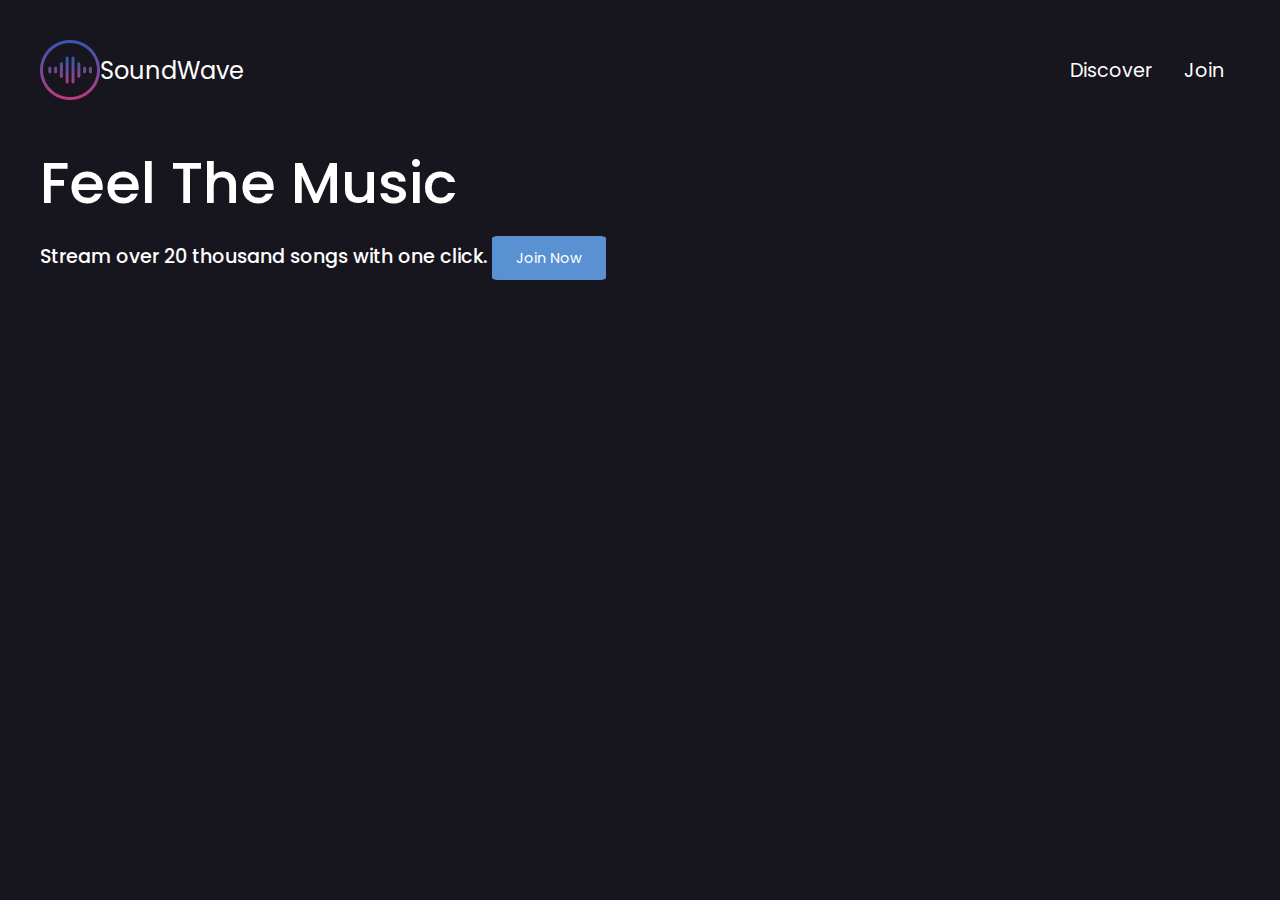
==== discover.html @ 483aa934 "Home page made" ====
<!DOCTYPE html>
<html lang="en">
<head>
    <meta charset="UTF-8">
    <meta http-equiv="X-UA-Compatible" content="IE=edge">
    <meta name="viewport" content="width=device-width, initial-scale=1.0">
    <title>SoundWave</title>
    <link href="styles.css" rel="stylesheet">
    <link href = "discover.css" rel = "stylesheet">
</head>
<body class = "container full-height-grow">
   <header class = "main-header"><a href="/" class = "brand-logo"><img src = "images/logo.png">
    <div class = "brand-logo-name">SoundWave</div>
    </a>
    <nav class = "main-nav">
        <ul>
            <li><a href="discover.html">Discover</a></li>
            <li><a href="join.html">Join</a></li>
        </ul>
    </nav>
    </header>
    <section class = "home-main-section">
        <div class = "img-wrapper">
            <div class = "lady-image"></div>
        </div>
            <div class = "call-to-action">
                <h1 class="title">Feel The Music</h1>
                <span class = "subtitle">Stream over 20 thousand songs with one click.</span>
                <a href="join.html" class = "btn">Join Now</a>
            </div>
    </section>
    <div class = "home-page-circle1"></div>
    <div class ="home-page-circle2"></div>
    <div class = "home-page-circle3"></div>
</body>
</html>
---- styles.css ----
@import url('https://fonts.googleapis.com/css?family=Poppins:400,500,700');

*, *::before, *after{
    box-sizing: border-box;
}

body{
    padding:0;
    margin: 0;
    background-color: #17151D;
    font-family: Poppins,sans-serif;
    font-size: 1.2rem;
    color:white;
    min-height: 100vh;
}
.full-height-grow{
    display:flex;
    flex-direction: column;
}
.brand-logo{
    display:flex;
    align-items: center;
    font-size: 1.25em;
    color:inherit;
    text-decoration: none;
}

.main-nav ul{
    display:flex;
    margin:0;
    padding: 0;
    list-style: none;
}

.main-nav a{
    color:inherit;
    text-decoration: none;
    padding: 1rem;
}

.main-nav a:hover{
    color: #adadad;
}

.main-header{
    display:flex;
    justify-content: space-between;
    align-items: center;
    height: 140px;
}

.container{
    max-width:1200px;
    margin: 0 auto;
    padding: 0 40px;
}

.title{
    font-weight: 500;
    font-size: 3em;
    margin-bottom: 1rem;
    margin-top: 0;
}

.subtitle{
    font-weight: 500;
    font-size: 1.2rem;
    margin-bottom:2rem;
}

.btn{
    color: white;
    background-color: #5991d2;
    padding: .75rem 1.5rem;
    text-decoration: none;
    font-size: .9rem;
    border-radius: 5%;
}
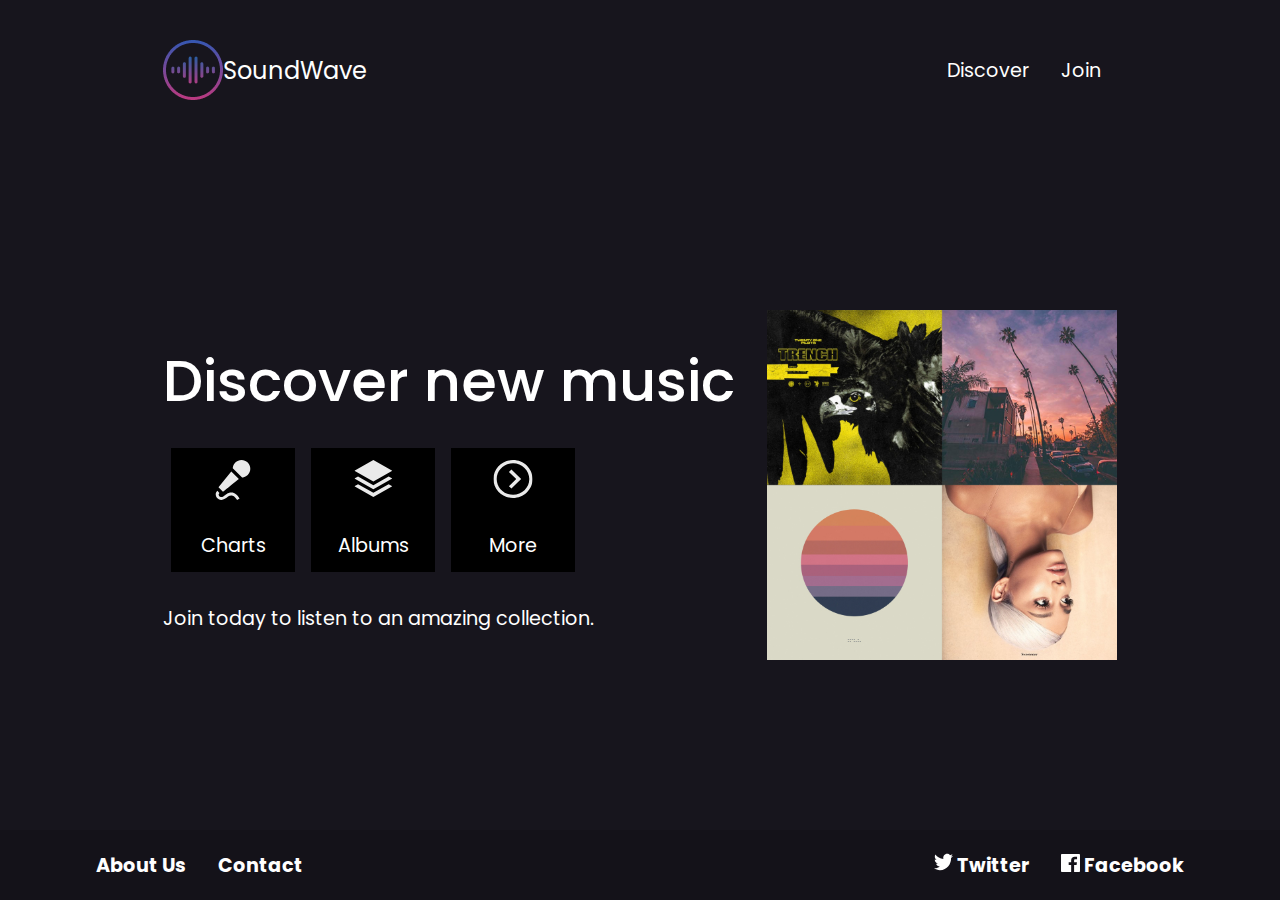
==== commit 6c92234e: "discover page made" ====
--- a/discover.html
+++ b/discover.html
@@ -8,29 +8,64 @@
     <link href="styles.css" rel="stylesheet">
     <link href = "discover.css" rel = "stylesheet">
 </head>
-<body class = "container full-height-grow">
+<body class = "full-height-grow">
+    <div class = "container full-height-grow">
    <header class = "main-header"><a href="/" class = "brand-logo"><img src = "images/logo.png">
     <div class = "brand-logo-name">SoundWave</div>
-    </a>
-    <nav class = "main-nav">
+      </a>
+      <nav class = "main-nav">
         <ul>
             <li><a href="discover.html">Discover</a></li>
             <li><a href="join.html">Join</a></li>
         </ul>
-    </nav>
-    </header>
-    <section class = "home-main-section">
-        <div class = "img-wrapper">
-            <div class = "lady-image"></div>
+     </nav>
+     </header>
+     <section class="discover-main-section">
+        <div class = "call-to-action">
+            <h1 class="title">Discover new music</h1>
+            <div class = "icon-section">
+                <div class = "icon">
+                    <img src = "images/microphone.svg">
+                    Charts
+                </div>
+                <div class = "icon">
+                    <img src = "images/albums.svg">
+                    Albums
+                </div>
+                <div class = "icon">
+                    <img src = "images/more.svg">
+                    More
+                </div>
+            </div>
+            Join today to listen to an amazing collection.
         </div>
-            <div class = "call-to-action">
-                <h1 class="title">Feel The Music</h1>
-                <span class = "subtitle">Stream over 20 thousand songs with one click.</span>
-                <a href="join.html" class = "btn">Join Now</a>
-            </div>
-    </section>
-    <div class = "home-page-circle1"></div>
-    <div class ="home-page-circle2"></div>
-    <div class = "home-page-circle3"></div>
+        <img class = "covers-image" src = "images/covers.jpg">
+     </section>
+    </div>
+
+
+    <footer class = "main-footer">
+        <div class = "container">
+
+        <div class="container">
+            <nav class="footer-nav">
+              <ul>
+                <li><a href="#">About Us</a></li>
+                <li><a href="#">Contact</a></li>
+              </ul>
+            </nav>
+        
+        <nav class ="footer-nav">
+            <ul>
+                <li><a href="#" class = "social-link">
+                    <img src ="images/twitter.svg">Twitter
+                </a></li>
+                <li><a href="#" class = "social-link">
+                    <img src ="images/facebook.svg">Facebook
+                </a></li>
+            </ul>
+        </nav>
+        </div>
+    </footer>
 </body>
 </html>--- a/styles.css
+++ b/styles.css
@@ -25,34 +25,49 @@
     text-decoration: none;
 }
 
-.main-nav ul{
+.main-nav ul, .footer-nav ul{
     display:flex;
     margin:0;
     padding: 0;
     list-style: none;
 }
 
-.main-nav a{
+.main-nav a, .footer-nav a{
     color:inherit;
     text-decoration: none;
     padding: 1rem;
 }
 
-.main-nav a:hover{
+.main-nav a:hover, .footer-nav a:hover{
     color: #adadad;
 }
 
-.main-header{
+.main-header, .main-footer{
     display:flex;
     justify-content: space-between;
     align-items: center;
-    height: 140px;
 }
-
+.main-header{
+    height:140px;
+}
+.main-footer{
+    height: 70px;
+    background-color: #141219;
+    font-weight: bold;
+}
+.social-link img{
+    width: 1em;
+    margin-right:.25rem;
+}
+.main-footer .container{
+    display:flex;
+    justify-content: space-between;
+}
 .container{
     max-width:1200px;
     margin: 0 auto;
     padding: 0 40px;
+    flex-grow: 1;
 }
 
 .title{
--- a/discover.css
+++ b/discover.css
@@ -0,0 +1,46 @@
+.discover-main-section{
+    display: flex;
+    align-items:center;
+    justify-content: space-between;
+    flex-grow:1;
+}
+
+.discover-main-section .covers-image{
+    width: 30vw;
+    margin-left: 2rem;
+    height: auto;
+    max-width: 350px;
+}
+.icon-section{
+    display: flex;
+}
+
+.icon{
+    display: flex;
+    flex-direction: column;
+    justify-content: space-between;
+    align-items: center;
+    margin: .5rem;
+    padding: .75rem;
+    width: 100px;
+    height: 100px;
+    background-color: #000000;
+    margin-bottom: 2rem;
+}
+
+.icon img{
+    width:40px;
+}
+
+@media (max-width: 800px) {
+    .discover-main-section {
+      flex-direction: column;
+      justify-content: center;
+    }
+  
+    .discover-main-section .covers-image {
+      margin-top: 2rem;
+      height: 30vh;
+      width: auto;
+    }
+  }